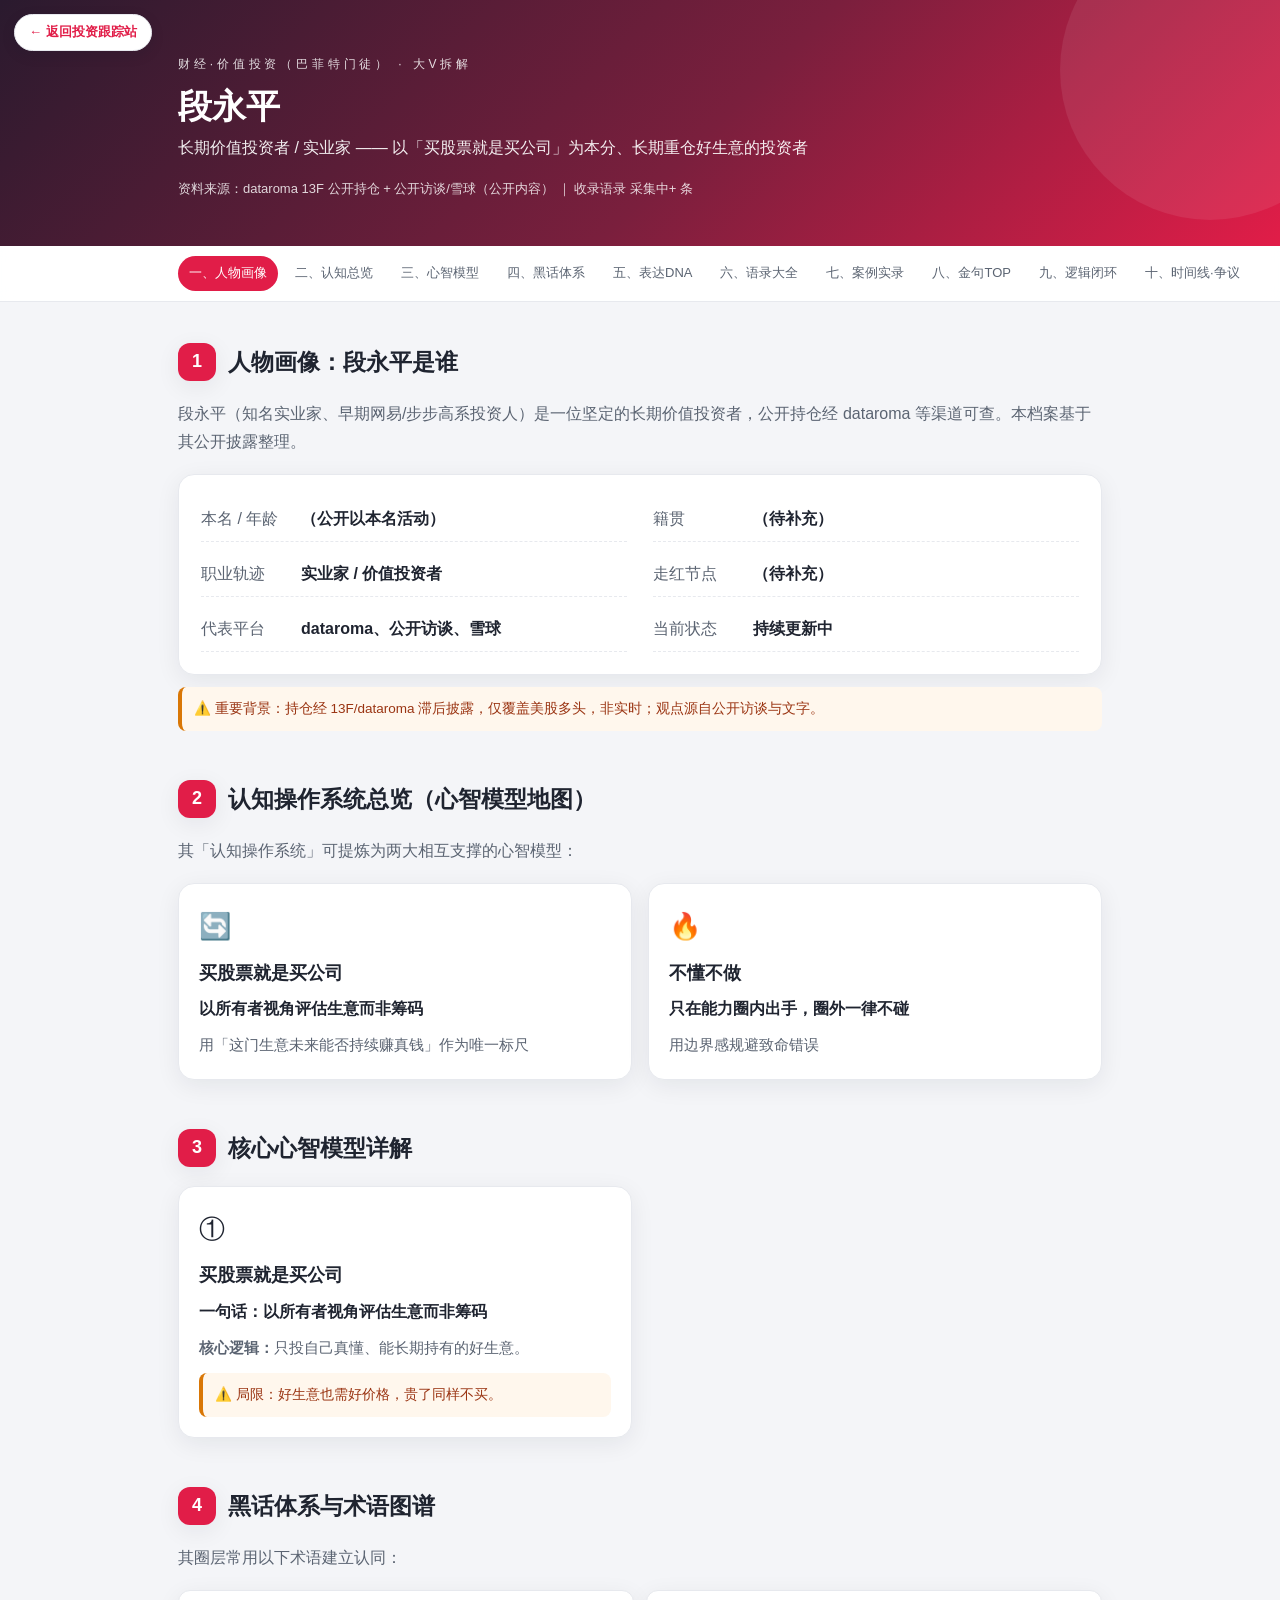
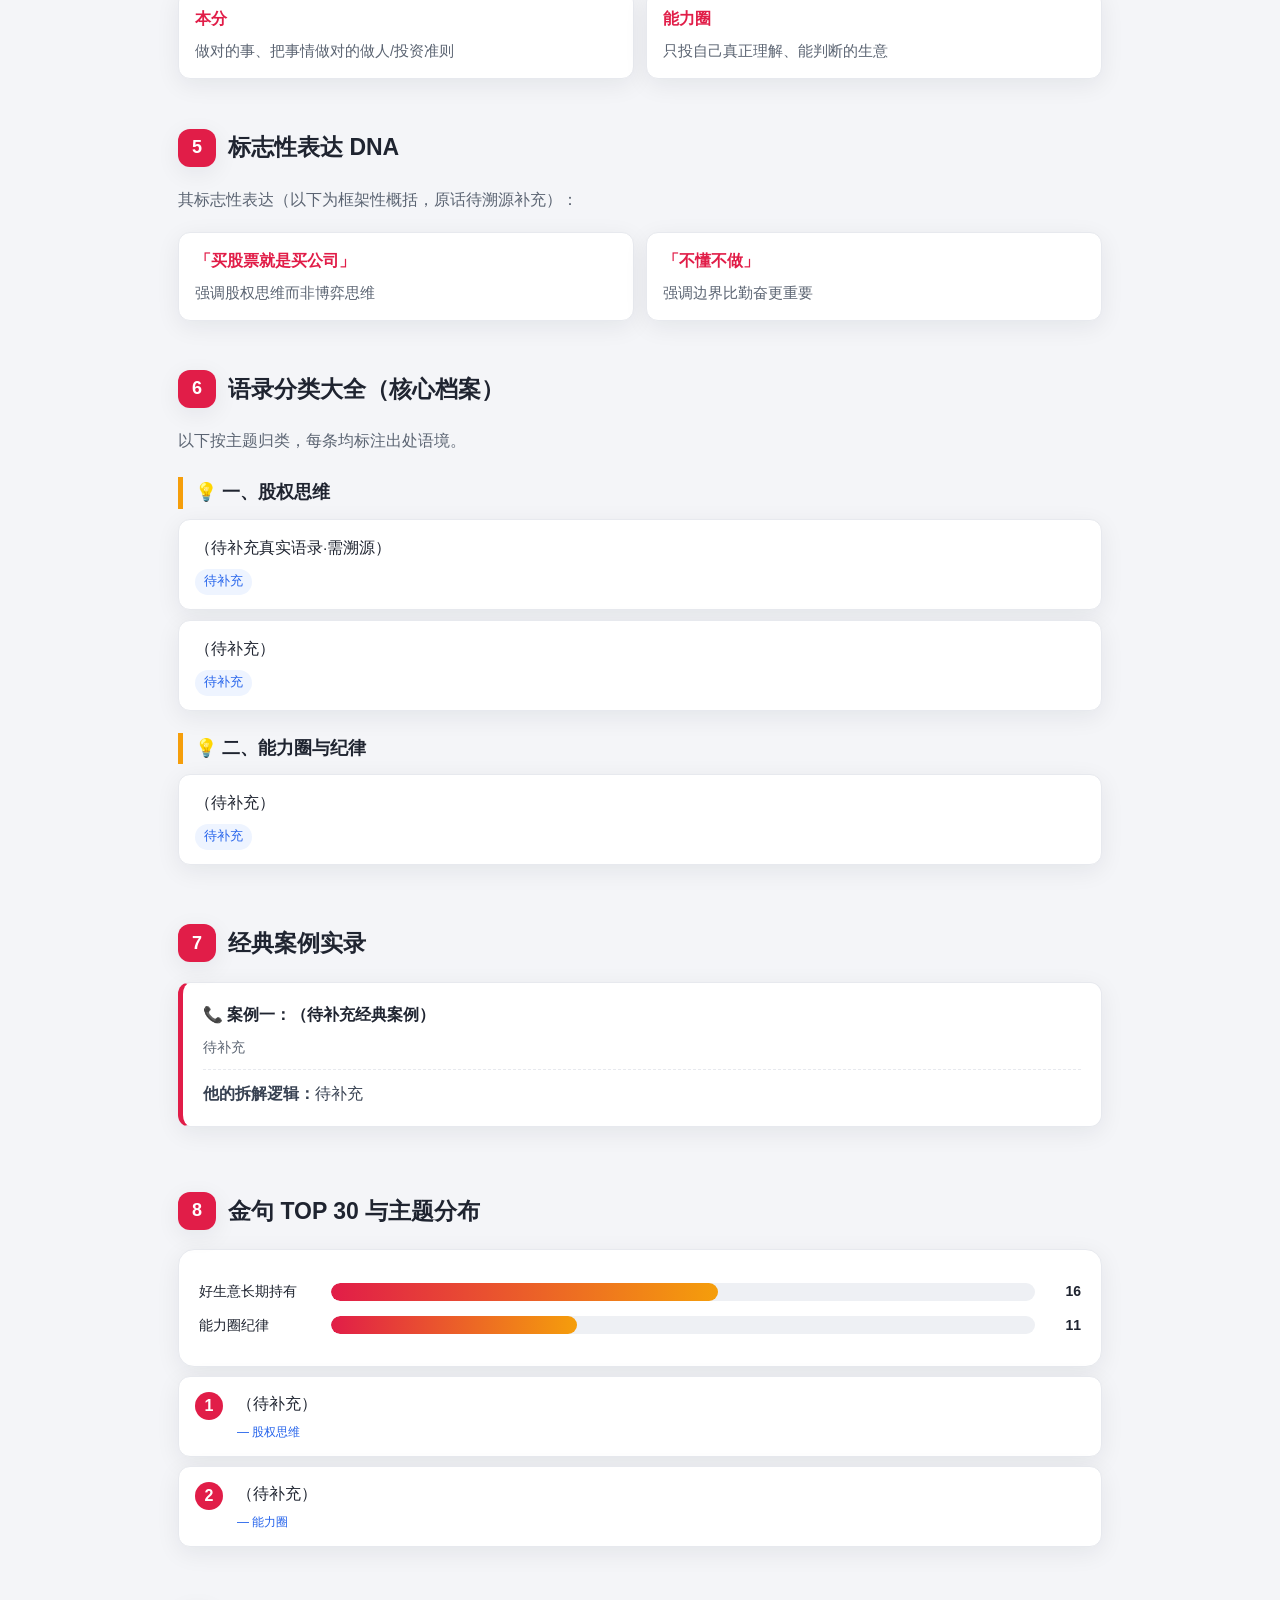
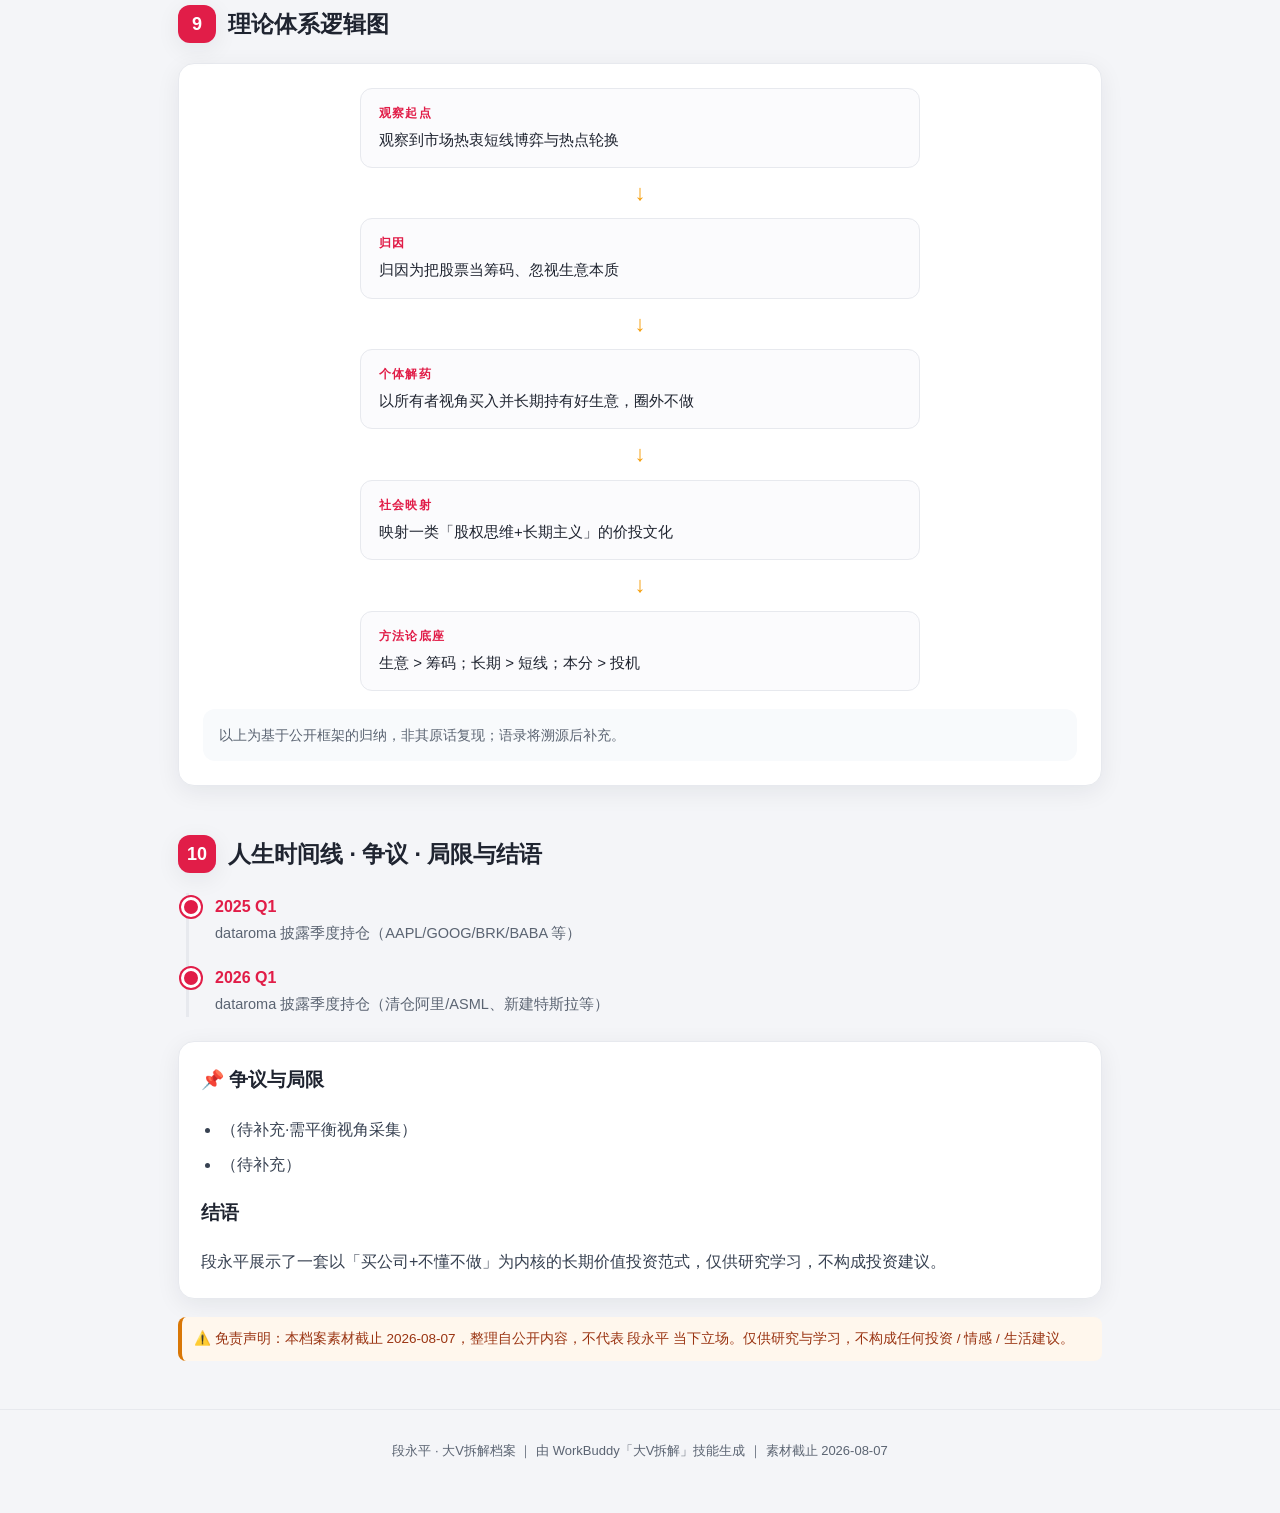
==== dav/duanyongping.html @ 7d8879be "update 2026-08-07 10:48" ====
<!DOCTYPE html>
<html lang="zh-CN">
<head>
<meta charset="UTF-8">
<meta name="viewport" content="width=device-width, initial-scale=1.0">
<!-- 大V拆解 · 通用档案模板 | 单文件、内联CSS、无外部依赖 -->
<title>段永平 · 大V拆解档案</title>
<style>
:root{
  --bg:#f4f5f8; --surface:#ffffff; --ink:#1f2430; --ink-soft:#5b6472;
  --line:#e7e9ee; --accent:#e11d48; --accent-2:#f59e0b; --accent-3:#2563eb;
  --good:#16a34a; --warn:#d97706; --radius:16px; --shadow:0 6px 24px rgba(20,24,40,.07);
}
*{box-sizing:border-box}
body{margin:0;background:var(--bg);color:var(--ink);font-family:-apple-system,BlinkMacSystemFont,"PingFang SC","Microsoft YaHei","Segoe UI",Roboto,Helvetica,Arial,sans-serif;line-height:1.75;font-size:16px;}
a{color:var(--accent-3);text-decoration:none}
.wrap{max-width:960px;margin:0 auto;padding:0 18px}

/* Header */
header.hero{background:linear-gradient(135deg,#2a1a2e 0%,#7a1f3d 55%,#e11d48 100%);color:#fff;padding:54px 0 46px;position:relative;overflow:hidden}
header.hero::after{content:"";position:absolute;right:-80px;top:-80px;width:300px;height:300px;border-radius:50%;background:rgba(255,255,255,.08)}
header.hero .kicker{letter-spacing:.32em;font-size:12px;opacity:.85;text-transform:uppercase}
header.hero h1{font-size:34px;margin:10px 0 6px;line-height:1.25}
header.hero .sub{font-size:16px;opacity:.92;max-width:680px}
header.hero .meta{margin-top:16px;font-size:13px;opacity:.82}

/* Top nav */
nav.toc{position:sticky;top:0;z-index:20;background:rgba(255,255,255,.92);backdrop-filter:blur(8px);border-bottom:1px solid var(--line);overflow-x:auto}
nav.toc .wrap{display:flex;gap:6px;padding:10px 18px;white-space:nowrap}
nav.toc a{font-size:13px;padding:6px 11px;border-radius:999px;color:var(--ink-soft);background:transparent}
nav.toc a:hover,nav.toc a.active{background:var(--accent);color:#fff}

/* Sections */
section{padding:40px 0 8px;scroll-margin-top:60px}
.sec-head{display:flex;align-items:center;gap:12px;margin-bottom:18px}
.sec-no{flex:0 0 auto;width:38px;height:38px;border-radius:12px;background:var(--accent);color:#fff;display:grid;place-items:center;font-weight:700;font-size:18px;box-shadow:var(--shadow)}
.sec-head h2{font-size:23px;margin:0}
.lead{color:var(--ink-soft);margin:0 0 18px}

/* Cards grid */
.grid{display:grid;grid-template-columns:repeat(2,1fr);gap:16px}
.card{background:var(--surface);border:1px solid var(--line);border-radius:var(--radius);padding:20px;box-shadow:var(--shadow)}
.card .ico{font-size:26px}
.card h3{margin:8px 0 6px;font-size:18px}
.card .one{font-weight:700;color:var(--ink)}
.card .logic{color:var(--ink-soft);font-size:14.5px;margin:10px 0 0}
.warnbox{margin-top:12px;font-size:13.5px;background:#fff7ed;border-left:4px solid var(--warn);color:#9a3412;padding:10px 12px;border-radius:8px}

/* Profile */
.profile{display:grid;grid-template-columns:1fr 1fr;gap:10px 26px;background:var(--surface);border:1px solid var(--line);border-radius:var(--radius);padding:22px;box-shadow:var(--shadow)}
.profile div{display:flex;gap:8px;border-bottom:1px dashed var(--line);padding:8px 0}
.profile .k{color:var(--ink-soft);flex:0 0 92px}
.profile .v{font-weight:600}

/* Dictionary */
.dict{display:grid;grid-template-columns:repeat(2,1fr);gap:12px}
.dict .term{background:var(--surface);border:1px solid var(--line);border-radius:12px;padding:14px 16px;box-shadow:var(--shadow)}
.dict .term b{color:var(--accent);font-size:16px}
.dict .term p{margin:6px 0 0;font-size:14.5px;color:var(--ink-soft)}

/* Quotes */
.qcat{margin:22px 0 10px;font-size:18px;font-weight:700;border-left:5px solid var(--accent-2);padding-left:12px}
.quote{background:var(--surface);border:1px solid var(--line);border-radius:12px;padding:14px 16px;margin:10px 0;box-shadow:var(--shadow);position:relative}
.quote .txt{font-size:15.5px}
.quote .src{display:inline-block;margin-top:8px;font-size:12.5px;color:var(--accent-3);background:#eef4ff;padding:2px 9px;border-radius:999px}

/* Cases */
.case{background:var(--surface);border:1px solid var(--line);border-left:5px solid var(--accent);border-radius:12px;padding:18px 20px;margin:16px 0;box-shadow:var(--shadow)}
.case .ttl{font-weight:700;font-size:16px;margin-bottom:6px}
.case .who{color:var(--ink-soft);font-size:14px}
.case .logic{margin-top:10px;padding-top:10px;border-top:1px dashed var(--line);color:#374151}

/* Top quotes */
.topq{counter-reset:q;list-style:none;padding:0;margin:0}
.topq li{display:flex;gap:14px;align-items:flex-start;background:var(--surface);border:1px solid var(--line);border-radius:12px;padding:13px 16px;margin:9px 0;box-shadow:var(--shadow)}
.topq li::before{counter-increment:q;content:counter(q);flex:0 0 auto;width:28px;height:28px;border-radius:50%;background:var(--accent);color:#fff;display:grid;place-items:center;font-weight:700;margin-top:2px}
.topq .tag{display:block;font-size:12px;color:var(--accent-3);margin-top:4px}

/* Distribution bars */
.dist{background:var(--surface);border:1px solid var(--line);border-radius:var(--radius);padding:20px;box-shadow:var(--shadow)}
.dist .row{display:flex;align-items:center;gap:12px;margin:9px 0}
.dist .lab{flex:0 0 120px;font-size:14px}
.dist .bar{flex:1;height:18px;background:#eef0f4;border-radius:999px;overflow:hidden}
.dist .fill{height:100%;background:linear-gradient(90deg,var(--accent),var(--accent-2));border-radius:999px}
.dist .num{flex:0 0 34px;text-align:right;font-weight:700;font-size:14px}

/* Logic flow */
.flow{background:var(--surface);border:1px solid var(--line);border-radius:var(--radius);padding:24px;box-shadow:var(--shadow)}
.flow .step{position:relative;padding:14px 18px;border-radius:12px;background:#fbfbfd;border:1px solid var(--line);margin:0 auto;max-width:560px}
.flow .step .lab{font-size:12px;letter-spacing:.1em;color:var(--accent);font-weight:700}
.flow .step .body{font-size:15px;margin-top:3px}
.flow .arrow{text-align:center;color:var(--accent-2);font-size:22px;margin:6px 0}
.flow .note{margin-top:18px;font-size:14px;color:var(--ink-soft);background:#f8fafc;border-radius:12px;padding:14px 16px}

/* Timeline */
.tl{position:relative;margin-left:8px;padding-left:26px;border-left:3px solid var(--line)}
.tl .ev{position:relative;margin:0 0 18px}
.tl .ev::before{content:"";position:absolute;left:-34px;top:4px;width:14px;height:14px;border-radius:50%;background:var(--accent);border:3px solid #fff;box-shadow:0 0 0 2px var(--accent)}
.tl .yr{font-weight:700;color:var(--accent)}
.tl .desc{color:var(--ink-soft);font-size:14.5px}

/* Controversy */
.contro{background:var(--surface);border:1px solid var(--line);border-radius:var(--radius);padding:22px;box-shadow:var(--shadow)}
.contro h3{margin-top:0}
.contro ul{margin:8px 0 0;padding-left:20px}
.contro li{margin:7px 0;color:#374151}

footer{margin-top:40px;padding:30px 0 50px;color:var(--ink-soft);font-size:13px;text-align:center;border-top:1px solid var(--line)}

@media(max-width:680px){
  .grid,.dict,.profile{grid-template-columns:1fr}
  header.hero h1{font-size:27px}
  .dist .lab{flex-basis:90px}
}
</style>
</head>
<body>
<a href="../index.html" style="position:fixed;left:14px;top:14px;z-index:60;background:#fff;color:#e11d48;border:1px solid #e7e9ee;border-radius:999px;padding:6px 14px;font-size:13px;font-weight:700;box-shadow:0 4px 14px rgba(20,24,40,.12);text-decoration:none;font-family:-apple-system,'PingFang SC','Microsoft YaHei',sans-serif">← 返回投资跟踪站</a>

<header class="hero">
  <div class="wrap">
    <div class="kicker">财经·价值投资（巴菲特门徒） · 大V拆解</div>
    <h1>段永平</h1>
    <div class="sub">长期价值投资者 / 实业家 —— 以「买股票就是买公司」为本分、长期重仓好生意的投资者</div>
    <div class="meta">资料来源：dataroma 13F 公开持仓 + 公开访谈/雪球（公开内容） ｜ 收录语录 采集中+ 条</div>
  </div>
</header>

<nav class="toc">
  <div class="wrap">
    <a href="#s1">一、人物画像</a>
    <a href="#s2">二、认知总览</a>
    <a href="#s3">三、心智模型</a>
    <a href="#s4">四、黑话体系</a>
    <a href="#s5">五、表达DNA</a>
    <a href="#s6">六、语录大全</a>
    <a href="#s7">七、案例实录</a>
    <a href="#s8">八、金句TOP</a>
    <a href="#s9">九、逻辑闭环</a>
    <a href="#s10">十、时间线·争议</a>
  </div>
</nav>

<main class="wrap">

  <!-- 一、人物画像 -->
  <section id="s1">
    <div class="sec-head"><div class="sec-no">1</div><h2>人物画像：段永平是谁</h2></div>
    <p class="lead">段永平（知名实业家、早期网易/步步高系投资人）是一位坚定的长期价值投资者，公开持仓经 dataroma 等渠道可查。本档案基于其公开披露整理。</p>
    <div class="profile">
      <div><span class="k">本名 / 年龄</span><span class="v">（公开以本名活动）</span></div>
      <div><span class="k">籍贯</span><span class="v">（待补充）</span></div>
      <div><span class="k">职业轨迹</span><span class="v">实业家 / 价值投资者</span></div>
      <div><span class="k">走红节点</span><span class="v">（待补充）</span></div>
      <div><span class="k">代表平台</span><span class="v">dataroma、公开访谈、雪球</span></div>
      <div><span class="k">当前状态</span><span class="v">持续更新中</span></div>
    </div>
    <div class="warnbox">⚠️ 重要背景：持仓经 13F/dataroma 滞后披露，仅覆盖美股多头，非实时；观点源自公开访谈与文字。</div>
  </section>

  <!-- 二、认知总览 -->
  <section id="s2">
    <div class="sec-head"><div class="sec-no">2</div><h2>认知操作系统总览（心智模型地图）</h2></div>
    <p class="lead">其「认知操作系统」可提炼为两大相互支撑的心智模型：</p>
    <div class="grid">
      <!-- 复制此卡片块以新增模型 -->
      <div class="card">
        <div class="ico">🔄</div>
        <h3>买股票就是买公司</h3>
        <div class="one">以所有者视角评估生意而非筹码</div>
        <div class="logic">用「这门生意未来能否持续赚真钱」作为唯一标尺</div>
      </div>
      <div class="card">
        <div class="ico">🔥</div>
        <h3>不懂不做</h3>
        <div class="one">只在能力圈内出手，圈外一律不碰</div>
        <div class="logic">用边界感规避致命错误</div>
      </div>
      <!-- ... 其余模型卡片 ... -->
    </div>
  </section>

  <!-- 三、心智模型详解 -->
  <section id="s3">
    <div class="sec-head"><div class="sec-no">3</div><h2>核心心智模型详解</h2></div>
    <div class="grid">
      <div class="card">
        <div class="ico">①</div>
        <h3>买股票就是买公司</h3>
        <div class="one">一句话：以所有者视角评估生意而非筹码</div>
        <div class="logic"><b>核心逻辑：</b>只投自己真懂、能长期持有的好生意。</div>
        <div class="warnbox">⚠️ 局限：好生意也需好价格，贵了同样不买。</div>
      </div>
      <!-- ... 其余模型详解卡片 ... -->
    </div>
  </section>

  <!-- 四、黑话体系 -->
  <section id="s4">
    <div class="sec-head"><div class="sec-no">4</div><h2>黑话体系与术语图谱</h2></div>
    <p class="lead">其圈层常用以下术语建立认同：</p>
    <div class="dict">
      <div class="term"><b>本分</b><p>做对的事、把事情做对的做人/投资准则</p></div>
      <div class="term"><b>能力圈</b><p>只投自己真正理解、能判断的生意</p></div>
      <!-- ... 其余词条 ... -->
    </div>
  </section>

  <!-- 五、表达DNA -->
  <section id="s5">
    <div class="sec-head"><div class="sec-no">5</div><h2>标志性表达 DNA</h2></div>
    <p class="lead">其标志性表达（以下为框架性概括，原话待溯源补充）：</p>
    <div class="dict">
      <div class="term"><b>「买股票就是买公司」</b><p>强调股权思维而非博弈思维</p></div>
      <div class="term"><b>「不懂不做」</b><p>强调边界比勤奋更重要</p></div>
      <!-- ... 其余句式 ... -->
    </div>
  </section>

  <!-- 六、语录分类大全 -->
  <section id="s6">
    <div class="sec-head"><div class="sec-no">6</div><h2>语录分类大全（核心档案）</h2></div>
    <p class="lead">以下按主题归类，每条均标注出处语境。</p>

    <div class="qcat">💡 一、股权思维</div>
    <div class="quote"><div class="txt">（待补充真实语录·需溯源）</div><span class="src">待补充</span></div>
    <div class="quote"><div class="txt">（待补充）</div><span class="src">待补充</span></div>
    <!-- ... 该分类其他语录 ... -->

    <div class="qcat">💡 二、能力圈与纪律</div>
    <div class="quote"><div class="txt">（待补充）</div><span class="src">待补充</span></div>
    <!-- ... -->
  </section>

  <!-- 七、案例实录 -->
  <section id="s7">
    <div class="sec-head"><div class="sec-no">7</div><h2>经典案例实录</h2></div>
    <div class="case">
      <div class="ttl">📞 案例一：（待补充经典案例）</div>
      <div class="who">待补充</div>
      <div class="logic"><b>他的拆解逻辑：</b>待补充</div>
    </div>
    <!-- ... 其余案例 ... -->
  </section>

  <!-- 八、金句TOP -->
  <section id="s8">
    <div class="sec-head"><div class="sec-no">8</div><h2>金句 TOP 30 与主题分布</h2></div>
    <div class="dist">
      <div class="row"><div class="lab">好生意长期持有</div><div class="bar"><div class="fill" style="width:55%"></div></div><div class="num">16</div></div>
      <div class="row"><div class="lab">能力圈纪律</div><div class="bar"><div class="fill" style="width:35%"></div></div><div class="num">11</div></div>
      <!-- ... 其余主题 ... -->
    </div>
    <ol class="topq">
      <li><div>（待补充）<span class="tag">— 股权思维</span></div></li>
      <li><div>（待补充）<span class="tag">— 能力圈</span></div></li>
      <!-- ... 其余金句 ... -->
    </ol>
  </section>

  <!-- 九、逻辑闭环 -->
  <section id="s9">
    <div class="sec-head"><div class="sec-no">9</div><h2>理论体系逻辑图</h2></div>
    <div class="flow">
      <div class="step"><div class="lab">观察起点</div><div class="body">观察到市场热衷短线博弈与热点轮换</div></div>
      <div class="arrow">↓</div>
      <div class="step"><div class="lab">归因</div><div class="body">归因为把股票当筹码、忽视生意本质</div></div>
      <div class="arrow">↓</div>
      <div class="step"><div class="lab">个体解药</div><div class="body">以所有者视角买入并长期持有好生意，圈外不做</div></div>
      <div class="arrow">↓</div>
      <div class="step"><div class="lab">社会映射</div><div class="body">映射一类「股权思维+长期主义」的价投文化</div></div>
      <div class="arrow">↓</div>
      <div class="step"><div class="lab">方法论底座</div><div class="body">生意 > 筹码；长期 > 短线；本分 > 投机</div></div>
      <div class="note">以上为基于公开框架的归纳，非其原话复现；语录将溯源后补充。</div>
    </div>
  </section>

  <!-- 十、时间线·争议 -->
  <section id="s10">
    <div class="sec-head"><div class="sec-no">10</div><h2>人生时间线 · 争议 · 局限与结语</h2></div>
    <div class="tl">
      <div class="ev"><div class="yr">2025 Q1</div><div class="desc">dataroma 披露季度持仓（AAPL/GOOG/BRK/BABA 等）</div></div>
      <div class="ev"><div class="yr">2026 Q1</div><div class="desc">dataroma 披露季度持仓（清仓阿里/ASML、新建特斯拉等）</div></div>
      <!-- ... 其余事件 ... -->
    </div>
    <div class="contro" style="margin-top:24px">
      <h3>📌 争议与局限</h3>
      <ul>
        <li>（待补充·需平衡视角采集）</li>
        <li>（待补充）</li>
      </ul>
      <h3 style="margin-top:18px">结语</h3>
      <p style="color:#374151;margin:6px 0 0">段永平展示了一套以「买公司+不懂不做」为内核的长期价值投资范式，仅供研究学习，不构成投资建议。</p>
    </div>
    <div class="warnbox" style="margin-top:18px">⚠️ 免责声明：本档案素材截止 2026-08-07，整理自公开内容，不代表 段永平 当下立场。仅供研究与学习，不构成任何投资 / 情感 / 生活建议。</div>
  </section>

</main>

<footer>
  段永平 · 大V拆解档案 ｜ 由 WorkBuddy「大V拆解」技能生成 ｜ 素材截止 2026-08-07
</footer>

<script>
// 目录高亮（scrollspy）
const links=[...document.querySelectorAll('nav.toc a')];
const secs=links.map(a=>document.querySelector(a.getAttribute('href')));
const obs=new IntersectionObserver(es=>{
  es.forEach(e=>{if(e.isIntersecting){
    const id='#'+e.target.id;
    links.forEach(l=>l.classList.toggle('active',l.getAttribute('href')===id));
  }});
},{rootMargin:'-45% 0px -50% 0px'});
secs.forEach(s=>s&&obs.observe(s));
</script>
</body>
</html>
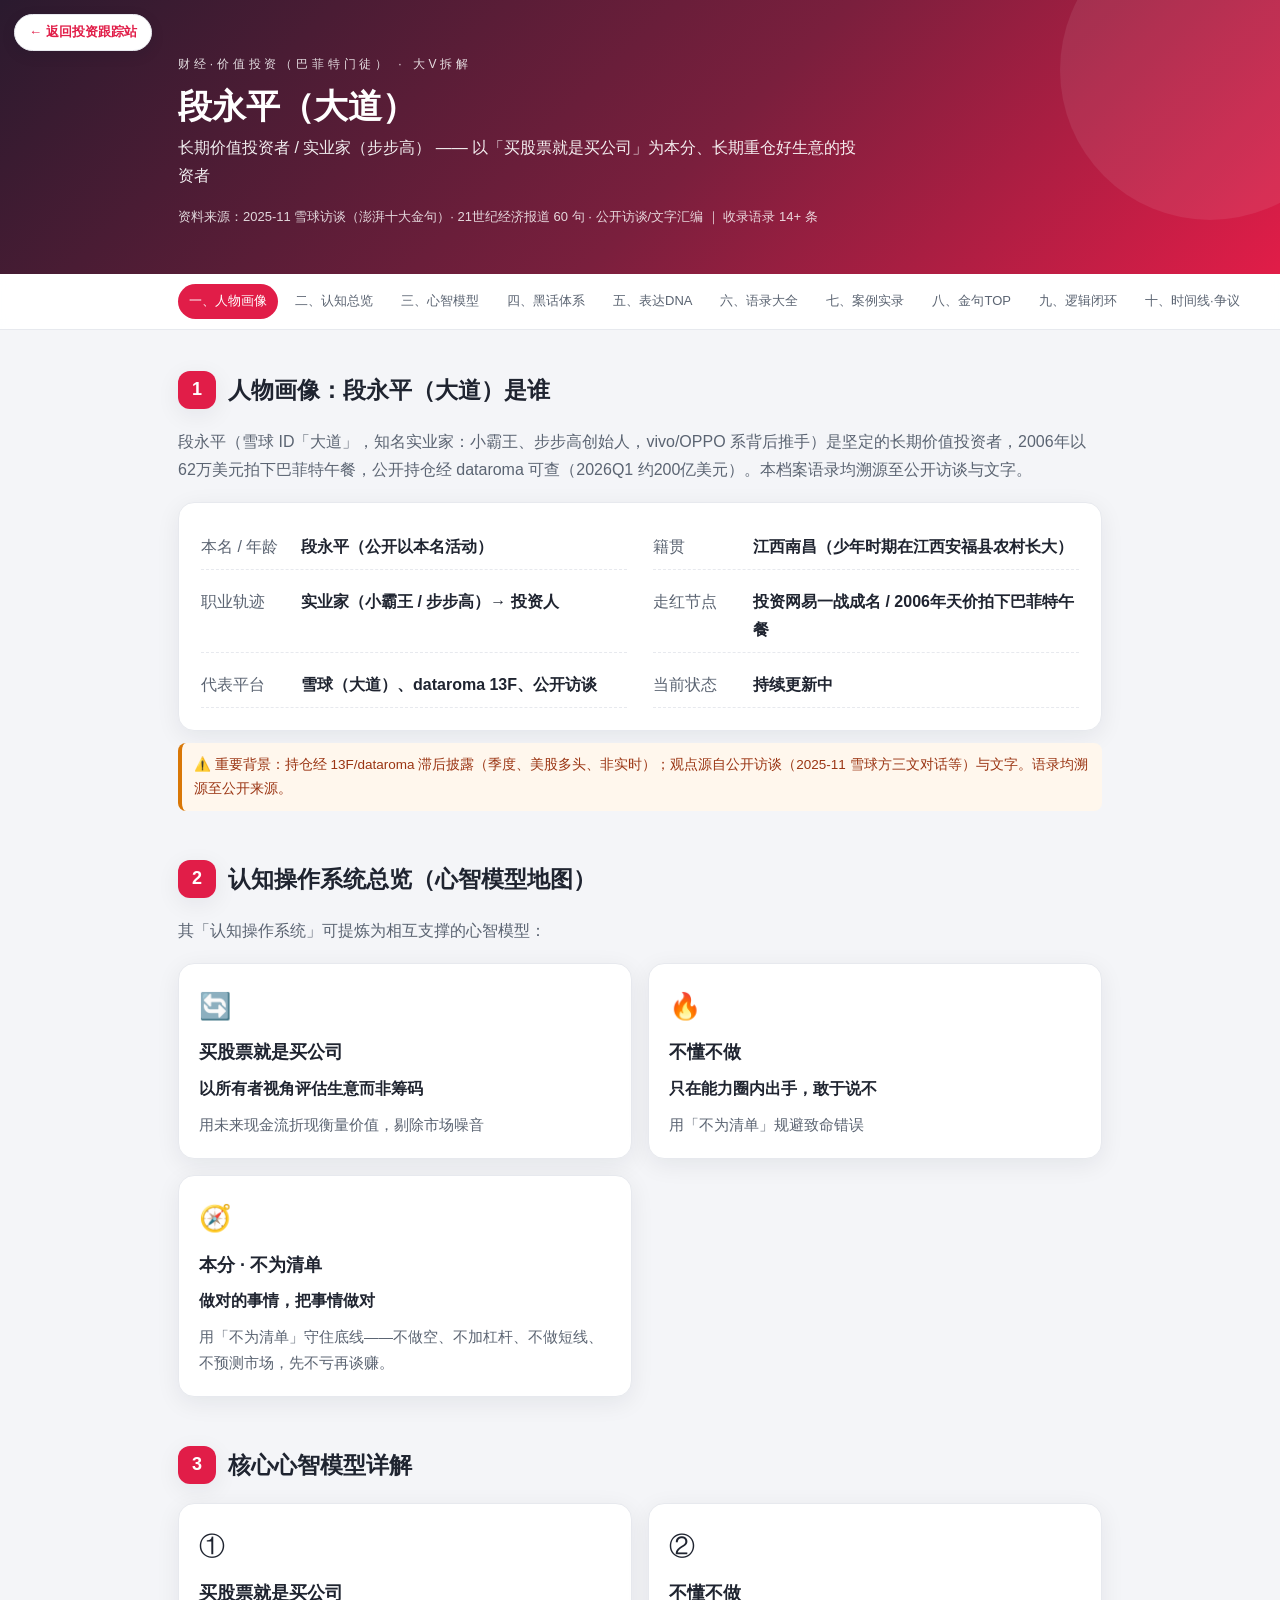
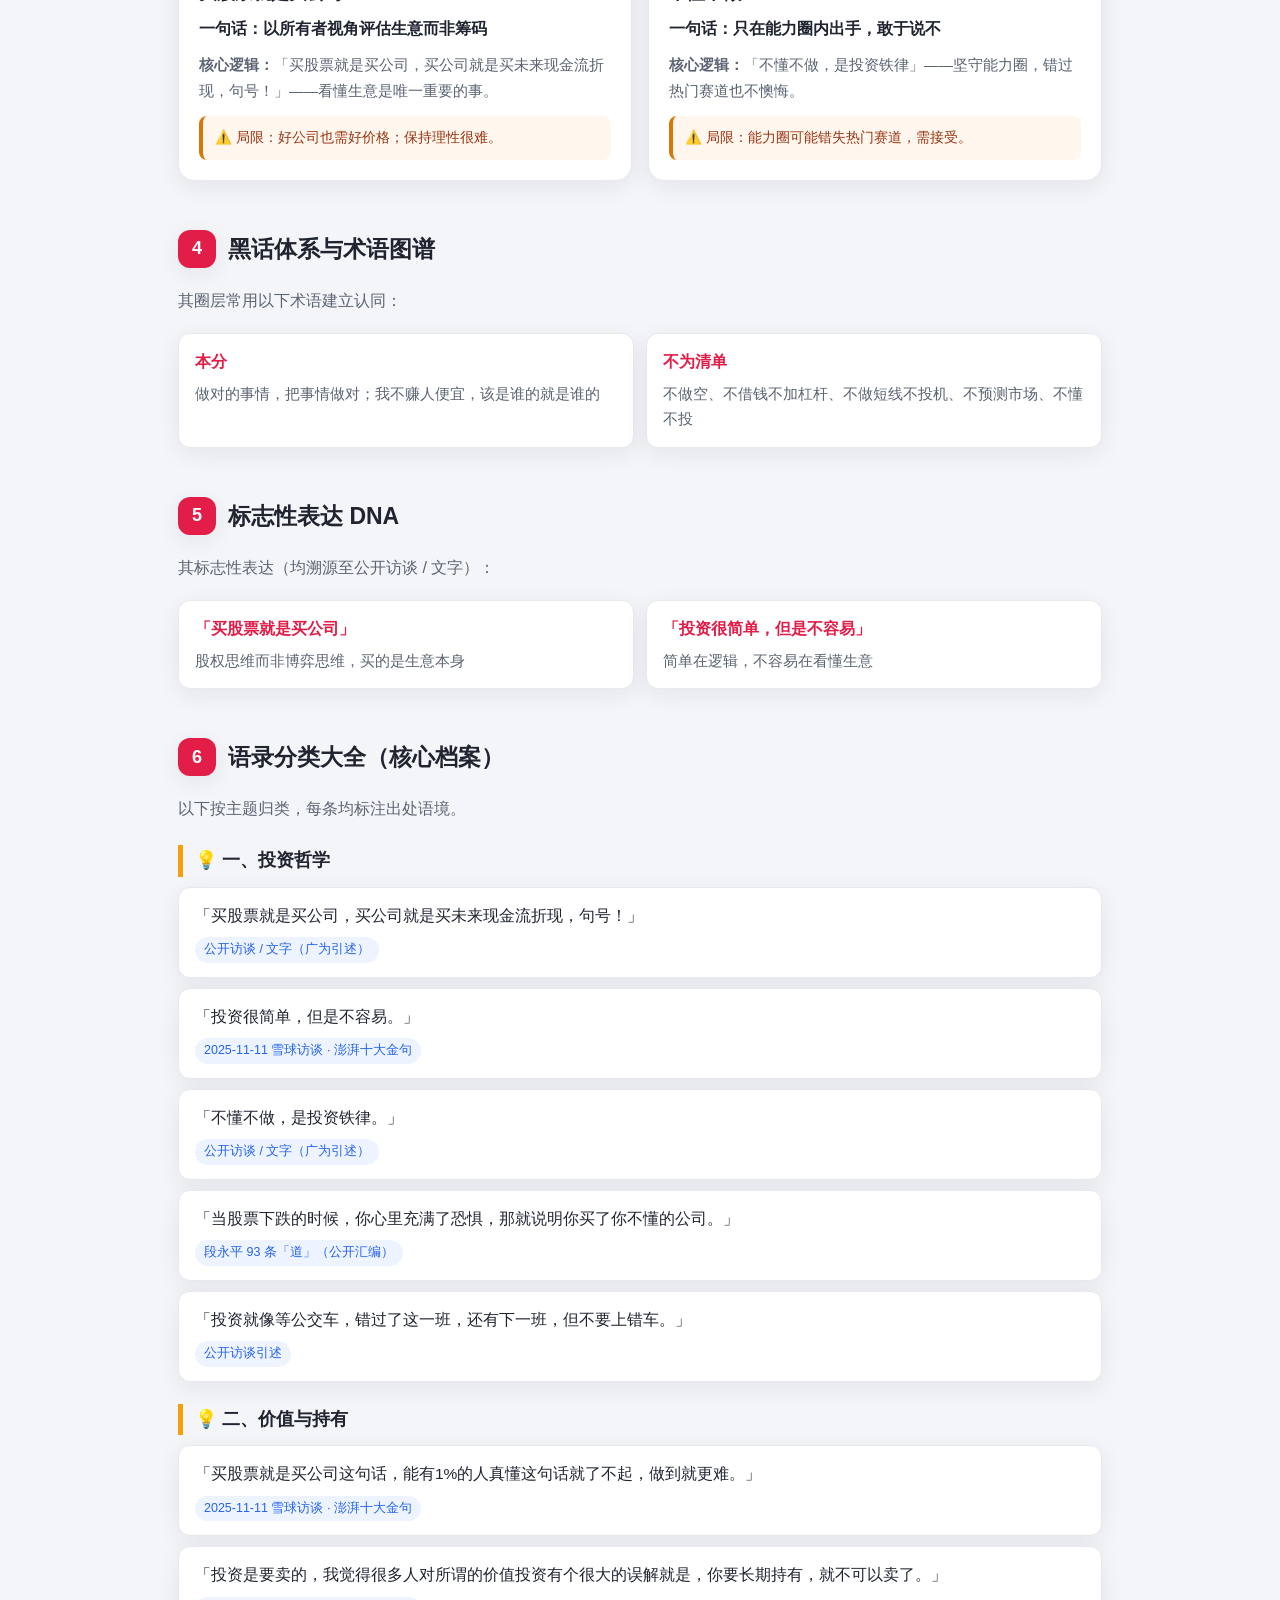
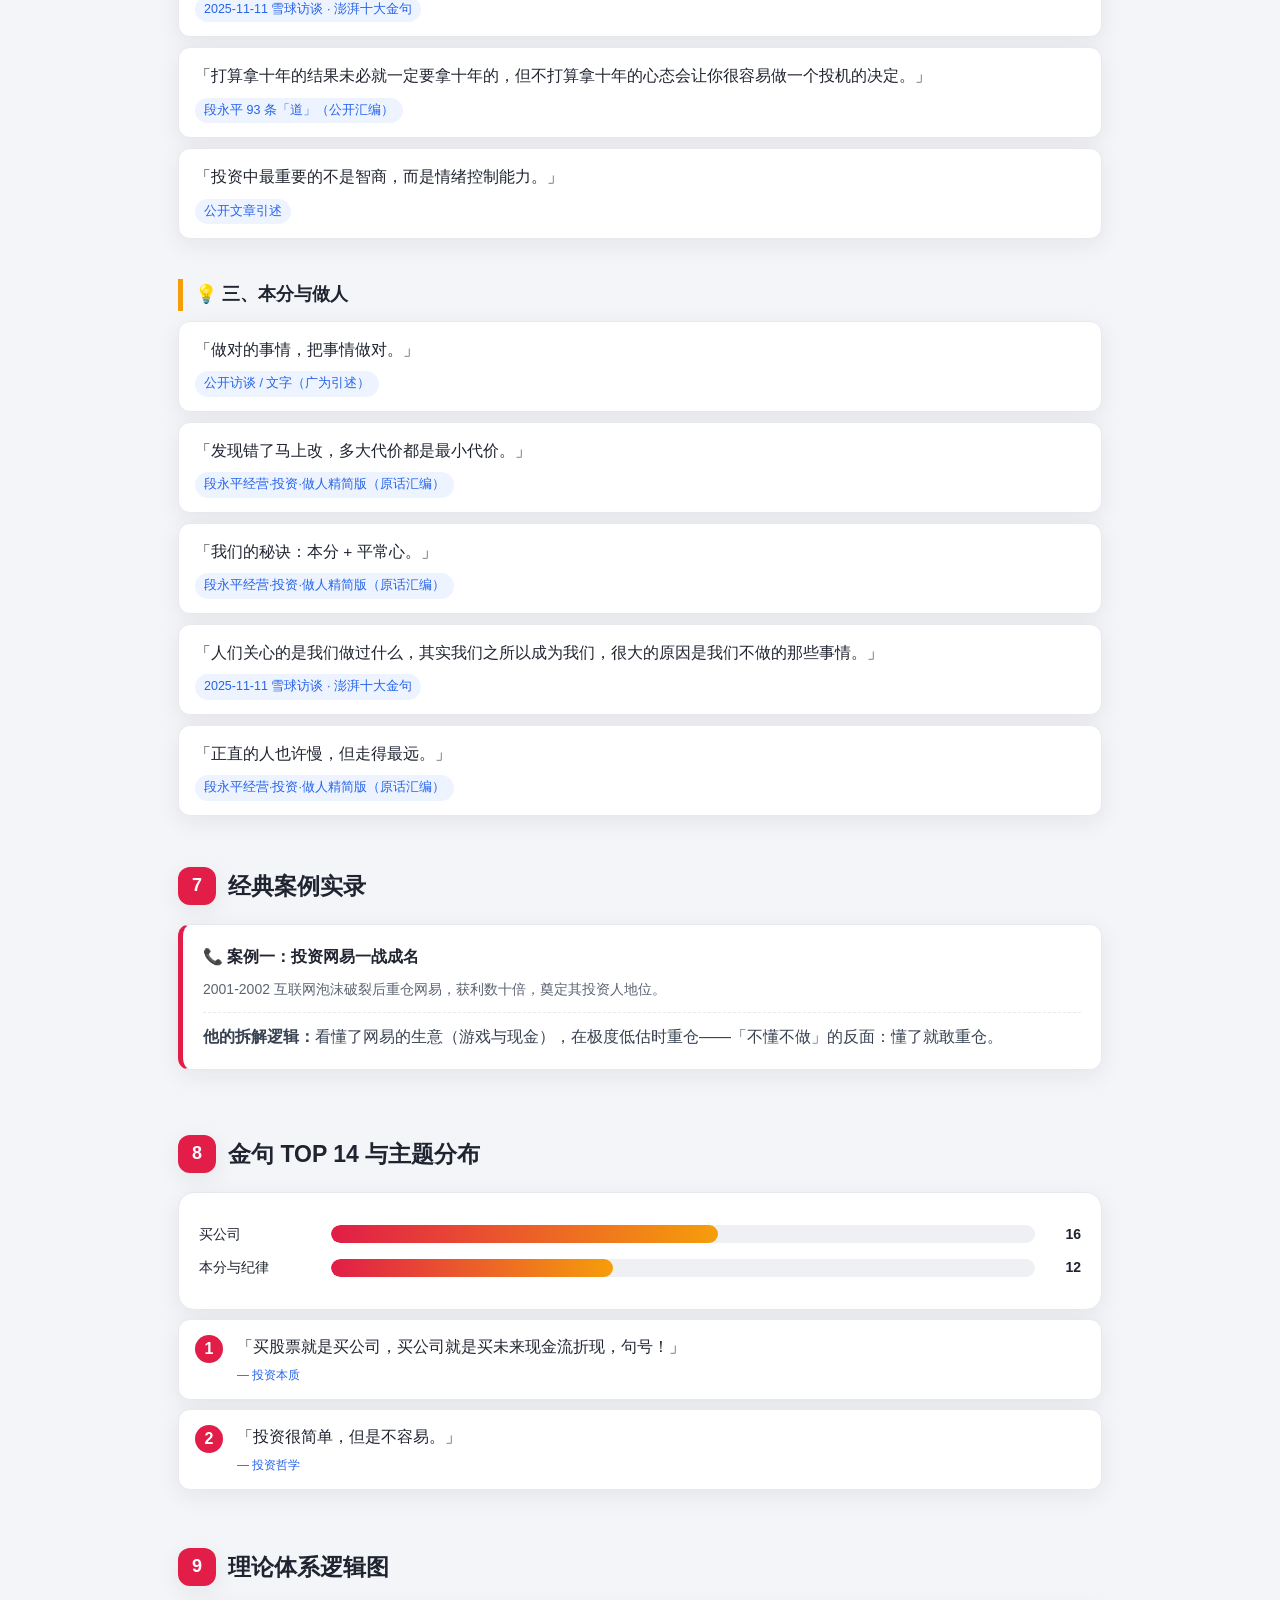
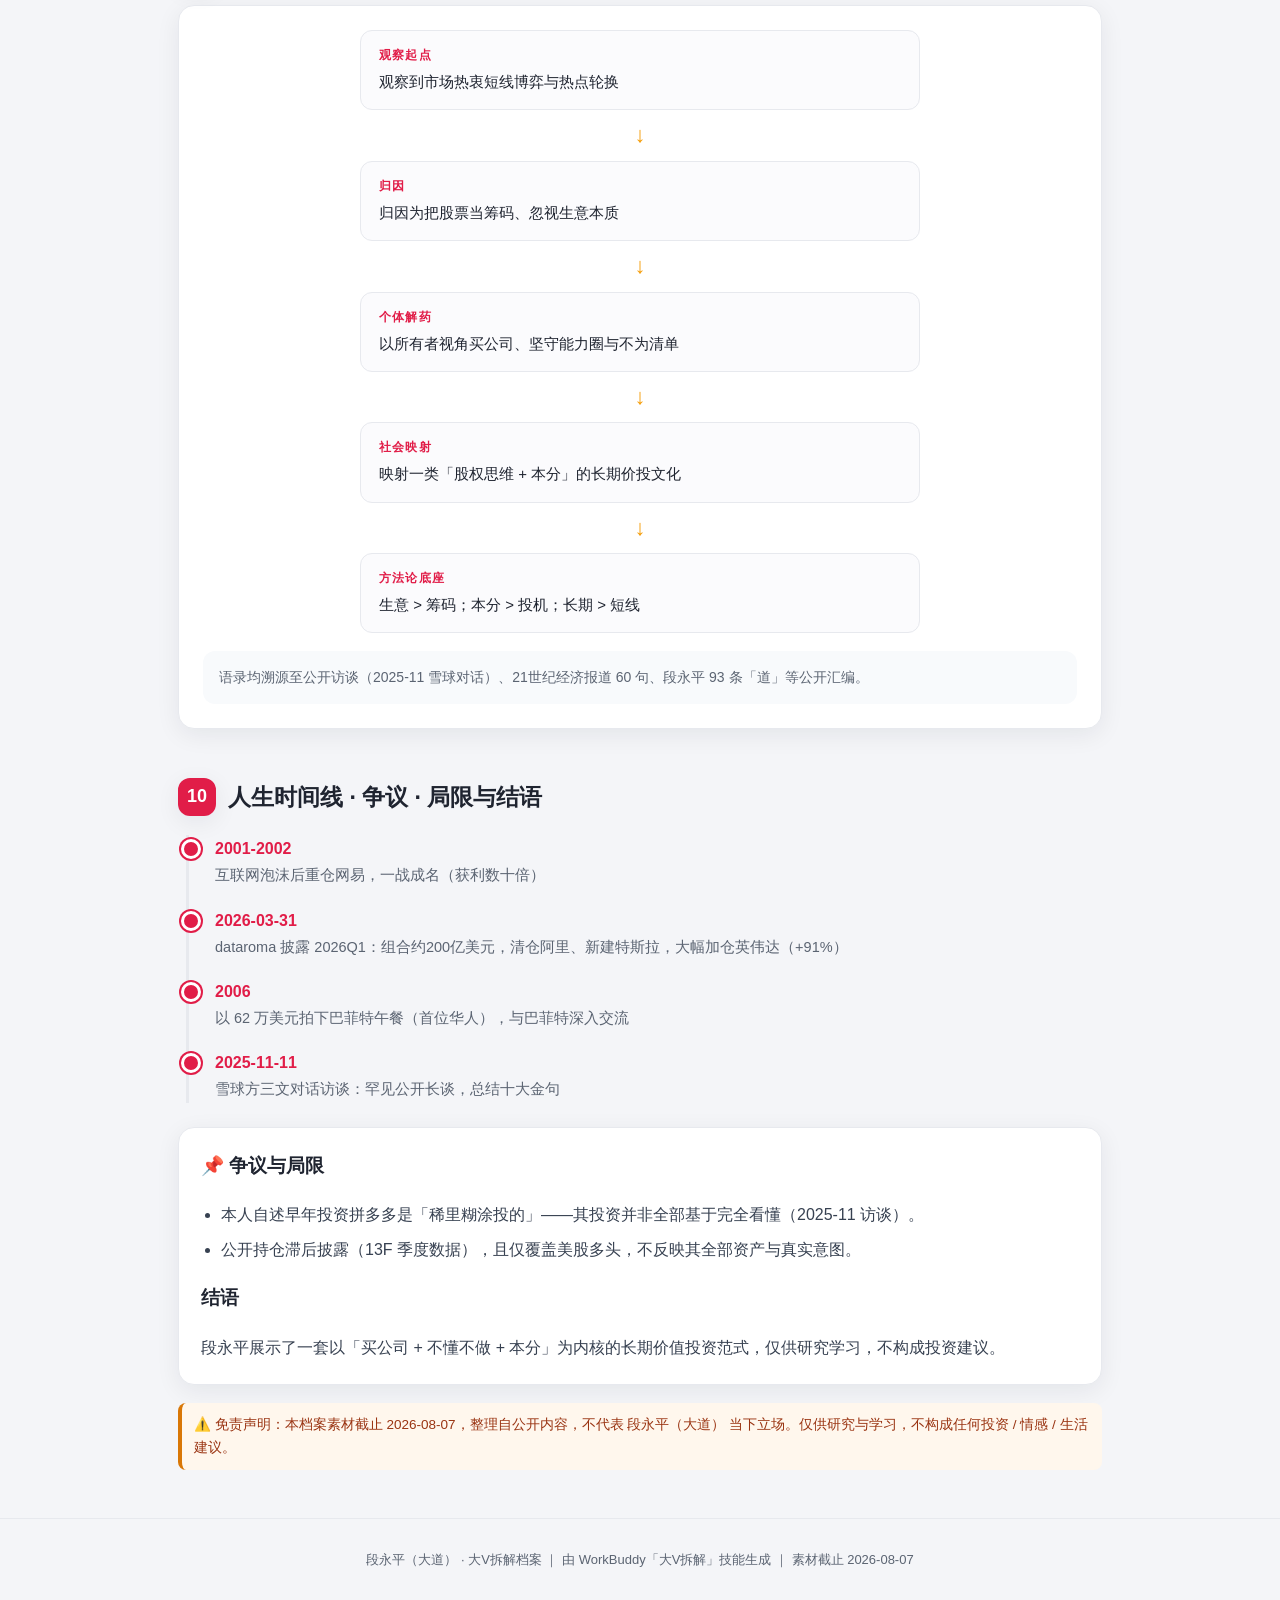
==== commit a6e40b92: "update 2026-08-07 11:18" ====
--- a/dav/duanyongping.html
+++ b/dav/duanyongping.html
@@ -4,7 +4,7 @@
 <meta charset="UTF-8">
 <meta name="viewport" content="width=device-width, initial-scale=1.0">
 <!-- 大V拆解 · 通用档案模板 | 单文件、内联CSS、无外部依赖 -->
-<title>段永平 · 大V拆解档案</title>
+<title>段永平（大道） · 大V拆解档案</title>
 <style>
 :root{
   --bg:#f4f5f8; --surface:#ffffff; --ink:#1f2430; --ink-soft:#5b6472;
@@ -120,9 +120,9 @@
 <header class="hero">
   <div class="wrap">
     <div class="kicker">财经·价值投资（巴菲特门徒） · 大V拆解</div>
-    <h1>段永平</h1>
-    <div class="sub">长期价值投资者 / 实业家 —— 以「买股票就是买公司」为本分、长期重仓好生意的投资者</div>
-    <div class="meta">资料来源：dataroma 13F 公开持仓 + 公开访谈/雪球（公开内容） ｜ 收录语录 采集中+ 条</div>
+    <h1>段永平（大道）</h1>
+    <div class="sub">长期价值投资者 / 实业家（步步高） —— 以「买股票就是买公司」为本分、长期重仓好生意的投资者</div>
+    <div class="meta">资料来源：2025-11 雪球访谈（澎湃十大金句）· 21世纪经济报道 60 句 · 公开访谈/文字汇编 ｜ 收录语录 14+ 条</div>
   </div>
 </header>
 
@@ -145,36 +145,43 @@
 
   <!-- 一、人物画像 -->
   <section id="s1">
-    <div class="sec-head"><div class="sec-no">1</div><h2>人物画像：段永平是谁</h2></div>
-    <p class="lead">段永平（知名实业家、早期网易/步步高系投资人）是一位坚定的长期价值投资者，公开持仓经 dataroma 等渠道可查。本档案基于其公开披露整理。</p>
+    <div class="sec-head"><div class="sec-no">1</div><h2>人物画像：段永平（大道）是谁</h2></div>
+    <p class="lead">段永平（雪球 ID「大道」，知名实业家：小霸王、步步高创始人，vivo/OPPO 系背后推手）是坚定的长期价值投资者，2006年以62万美元拍下巴菲特午餐，公开持仓经 dataroma 可查（2026Q1 约200亿美元）。本档案语录均溯源至公开访谈与文字。</p>
     <div class="profile">
-      <div><span class="k">本名 / 年龄</span><span class="v">（公开以本名活动）</span></div>
-      <div><span class="k">籍贯</span><span class="v">（待补充）</span></div>
-      <div><span class="k">职业轨迹</span><span class="v">实业家 / 价值投资者</span></div>
-      <div><span class="k">走红节点</span><span class="v">（待补充）</span></div>
-      <div><span class="k">代表平台</span><span class="v">dataroma、公开访谈、雪球</span></div>
+      <div><span class="k">本名 / 年龄</span><span class="v">段永平（公开以本名活动）</span></div>
+      <div><span class="k">籍贯</span><span class="v">江西南昌（少年时期在江西安福县农村长大）</span></div>
+      <div><span class="k">职业轨迹</span><span class="v">实业家（小霸王 / 步步高）→ 投资人</span></div>
+      <div><span class="k">走红节点</span><span class="v">投资网易一战成名 / 2006年天价拍下巴菲特午餐</span></div>
+      <div><span class="k">代表平台</span><span class="v">雪球（大道）、dataroma 13F、公开访谈</span></div>
       <div><span class="k">当前状态</span><span class="v">持续更新中</span></div>
     </div>
-    <div class="warnbox">⚠️ 重要背景：持仓经 13F/dataroma 滞后披露，仅覆盖美股多头，非实时；观点源自公开访谈与文字。</div>
+    <div class="warnbox">⚠️ 重要背景：持仓经 13F/dataroma 滞后披露（季度、美股多头、非实时）；观点源自公开访谈（2025-11 雪球方三文对话等）与文字。语录均溯源至公开来源。</div>
   </section>
 
   <!-- 二、认知总览 -->
   <section id="s2">
     <div class="sec-head"><div class="sec-no">2</div><h2>认知操作系统总览（心智模型地图）</h2></div>
-    <p class="lead">其「认知操作系统」可提炼为两大相互支撑的心智模型：</p>
+    <p class="lead">其「认知操作系统」可提炼为相互支撑的心智模型：</p>
     <div class="grid">
       <!-- 复制此卡片块以新增模型 -->
       <div class="card">
         <div class="ico">🔄</div>
         <h3>买股票就是买公司</h3>
         <div class="one">以所有者视角评估生意而非筹码</div>
-        <div class="logic">用「这门生意未来能否持续赚真钱」作为唯一标尺</div>
+        <div class="logic">用未来现金流折现衡量价值，剔除市场噪音</div>
       </div>
       <div class="card">
         <div class="ico">🔥</div>
         <h3>不懂不做</h3>
-        <div class="one">只在能力圈内出手，圈外一律不碰</div>
-        <div class="logic">用边界感规避致命错误</div>
+        <div class="one">只在能力圈内出手，敢于说不</div>
+        <div class="logic">用「不为清单」规避致命错误</div>
+      </div>
+      
+      <div class="card">
+        <div class="ico">🧭</div>
+<h3>本分 · 不为清单</h3>
+        <div class="one">做对的事情，把事情做对</div>
+<div class="logic">用「不为清单」守住底线——不做空、不加杠杆、不做短线、不预测市场，先不亏再谈赚。</div>
       </div>
       <!-- ... 其余模型卡片 ... -->
     </div>
@@ -188,8 +195,16 @@
         <div class="ico">①</div>
         <h3>买股票就是买公司</h3>
         <div class="one">一句话：以所有者视角评估生意而非筹码</div>
-        <div class="logic"><b>核心逻辑：</b>只投自己真懂、能长期持有的好生意。</div>
-        <div class="warnbox">⚠️ 局限：好生意也需好价格，贵了同样不买。</div>
+        <div class="logic"><b>核心逻辑：</b>「买股票就是买公司，买公司就是买未来现金流折现，句号！」——看懂生意是唯一重要的事。</div>
+        <div class="warnbox">⚠️ 局限：好公司也需好价格；保持理性很难。</div>
+      </div>
+      
+      <div class="card">
+        <div class="ico">②</div>
+<h3>不懂不做</h3>
+<div class="one">一句话：只在能力圈内出手，敢于说不</div>
+<div class="logic"><b>核心逻辑：</b>「不懂不做，是投资铁律」——坚守能力圈，错过热门赛道也不懊悔。</div>
+<div class="warnbox">⚠️ 局限：能力圈可能错失热门赛道，需接受。</div>
       </div>
       <!-- ... 其余模型详解卡片 ... -->
     </div>
@@ -200,8 +215,8 @@
     <div class="sec-head"><div class="sec-no">4</div><h2>黑话体系与术语图谱</h2></div>
     <p class="lead">其圈层常用以下术语建立认同：</p>
     <div class="dict">
-      <div class="term"><b>本分</b><p>做对的事、把事情做对的做人/投资准则</p></div>
-      <div class="term"><b>能力圈</b><p>只投自己真正理解、能判断的生意</p></div>
+      <div class="term"><b>本分</b><p>做对的事情，把事情做对；我不赚人便宜，该是谁的就是谁的</p></div>
+      <div class="term"><b>不为清单</b><p>不做空、不借钱不加杠杆、不做短线不投机、不预测市场、不懂不投</p></div>
       <!-- ... 其余词条 ... -->
     </div>
   </section>
@@ -209,10 +224,10 @@
   <!-- 五、表达DNA -->
   <section id="s5">
     <div class="sec-head"><div class="sec-no">5</div><h2>标志性表达 DNA</h2></div>
-    <p class="lead">其标志性表达（以下为框架性概括，原话待溯源补充）：</p>
+    <p class="lead">其标志性表达（均溯源至公开访谈 / 文字）：</p>
     <div class="dict">
-      <div class="term"><b>「买股票就是买公司」</b><p>强调股权思维而非博弈思维</p></div>
-      <div class="term"><b>「不懂不做」</b><p>强调边界比勤奋更重要</p></div>
+      <div class="term"><b>「买股票就是买公司」</b><p>股权思维而非博弈思维，买的是生意本身</p></div>
+      <div class="term"><b>「投资很简单，但是不容易」</b><p>简单在逻辑，不容易在看懂生意</p></div>
       <!-- ... 其余句式 ... -->
     </div>
   </section>
@@ -222,38 +237,52 @@
     <div class="sec-head"><div class="sec-no">6</div><h2>语录分类大全（核心档案）</h2></div>
     <p class="lead">以下按主题归类，每条均标注出处语境。</p>
 
-    <div class="qcat">💡 一、股权思维</div>
-    <div class="quote"><div class="txt">（待补充真实语录·需溯源）</div><span class="src">待补充</span></div>
-    <div class="quote"><div class="txt">（待补充）</div><span class="src">待补充</span></div>
+    <div class="qcat">💡 一、投资哲学</div>
+    <div class="quote"><div class="txt">「买股票就是买公司，买公司就是买未来现金流折现，句号！」</div><span class="src">公开访谈 / 文字（广为引述）</span></div>
+    <div class="quote"><div class="txt">「投资很简单，但是不容易。」</div><span class="src">2025-11-11 雪球访谈 · 澎湃十大金句</span></div>
+        <div class="quote"><div class="txt">「不懂不做，是投资铁律。」</div><span class="src">公开访谈 / 文字（广为引述）</span></div>
+    <div class="quote"><div class="txt">「当股票下跌的时候，你心里充满了恐惧，那就说明你买了你不懂的公司。」</div><span class="src">段永平 93 条「道」（公开汇编）</span></div>
+    <div class="quote"><div class="txt">「投资就像等公交车，错过了这一班，还有下一班，但不要上错车。」</div><span class="src">公开访谈引述</span></div>
     <!-- ... 该分类其他语录 ... -->
 
-    <div class="qcat">💡 二、能力圈与纪律</div>
-    <div class="quote"><div class="txt">（待补充）</div><span class="src">待补充</span></div>
+    <div class="qcat">💡 二、价值与持有</div>
+    <div class="quote"><div class="txt">「买股票就是买公司这句话，能有1%的人真懂这句话就了不起，做到就更难。」</div><span class="src">2025-11-11 雪球访谈 · 澎湃十大金句</span></div>
+        <div class="quote"><div class="txt">「投资是要卖的，我觉得很多人对所谓的价值投资有个很大的误解就是，你要长期持有，就不可以卖了。」</div><span class="src">2025-11-11 雪球访谈 · 澎湃十大金句</span></div>
+    <div class="quote"><div class="txt">「打算拿十年的结果未必就一定要拿十年的，但不打算拿十年的心态会让你很容易做一个投机的决定。」</div><span class="src">段永平 93 条「道」（公开汇编）</span></div>
+    <div class="quote"><div class="txt">「投资中最重要的不是智商，而是情绪控制能力。」</div><span class="src">公开文章引述</span></div>
     <!-- ... -->
   </section>
+
+
+    <div class="qcat">💡 三、本分与做人</div>
+    <div class="quote"><div class="txt">「做对的事情，把事情做对。」</div><span class="src">公开访谈 / 文字（广为引述）</span></div>
+    <div class="quote"><div class="txt">「发现错了马上改，多大代价都是最小代价。」</div><span class="src">段永平经营·投资·做人精简版（原话汇编）</span></div>
+    <div class="quote"><div class="txt">「我们的秘诀：本分 + 平常心。」</div><span class="src">段永平经营·投资·做人精简版（原话汇编）</span></div>
+    <div class="quote"><div class="txt">「人们关心的是我们做过什么，其实我们之所以成为我们，很大的原因是我们不做的那些事情。」</div><span class="src">2025-11-11 雪球访谈 · 澎湃十大金句</span></div>
+    <div class="quote"><div class="txt">「正直的人也许慢，但走得最远。」</div><span class="src">段永平经营·投资·做人精简版（原话汇编）</span></div>
 
   <!-- 七、案例实录 -->
   <section id="s7">
     <div class="sec-head"><div class="sec-no">7</div><h2>经典案例实录</h2></div>
     <div class="case">
-      <div class="ttl">📞 案例一：（待补充经典案例）</div>
-      <div class="who">待补充</div>
-      <div class="logic"><b>他的拆解逻辑：</b>待补充</div>
+      <div class="ttl">📞 案例一：投资网易一战成名</div>
+      <div class="who">2001-2002 互联网泡沫破裂后重仓网易，获利数十倍，奠定其投资人地位。</div>
+      <div class="logic"><b>他的拆解逻辑：</b>看懂了网易的生意（游戏与现金），在极度低估时重仓——「不懂不做」的反面：懂了就敢重仓。</div>
     </div>
     <!-- ... 其余案例 ... -->
   </section>
 
   <!-- 八、金句TOP -->
   <section id="s8">
-    <div class="sec-head"><div class="sec-no">8</div><h2>金句 TOP 30 与主题分布</h2></div>
+    <div class="sec-head"><div class="sec-no">8</div><h2>金句 TOP 14 与主题分布</h2></div>
     <div class="dist">
-      <div class="row"><div class="lab">好生意长期持有</div><div class="bar"><div class="fill" style="width:55%"></div></div><div class="num">16</div></div>
-      <div class="row"><div class="lab">能力圈纪律</div><div class="bar"><div class="fill" style="width:35%"></div></div><div class="num">11</div></div>
+      <div class="row"><div class="lab">买公司</div><div class="bar"><div class="fill" style="width:55%"></div></div><div class="num">16</div></div>
+      <div class="row"><div class="lab">本分与纪律</div><div class="bar"><div class="fill" style="width:40%"></div></div><div class="num">12</div></div>
       <!-- ... 其余主题 ... -->
     </div>
     <ol class="topq">
-      <li><div>（待补充）<span class="tag">— 股权思维</span></div></li>
-      <li><div>（待补充）<span class="tag">— 能力圈</span></div></li>
+      <li><div>「买股票就是买公司，买公司就是买未来现金流折现，句号！」<span class="tag">— 投资本质</span></div></li>
+      <li><div>「投资很简单，但是不容易。」<span class="tag">— 投资哲学</span></div></li>
       <!-- ... 其余金句 ... -->
     </ol>
   </section>
@@ -266,12 +295,12 @@
       <div class="arrow">↓</div>
       <div class="step"><div class="lab">归因</div><div class="body">归因为把股票当筹码、忽视生意本质</div></div>
       <div class="arrow">↓</div>
-      <div class="step"><div class="lab">个体解药</div><div class="body">以所有者视角买入并长期持有好生意，圈外不做</div></div>
+      <div class="step"><div class="lab">个体解药</div><div class="body">以所有者视角买公司、坚守能力圈与不为清单</div></div>
       <div class="arrow">↓</div>
-      <div class="step"><div class="lab">社会映射</div><div class="body">映射一类「股权思维+长期主义」的价投文化</div></div>
+      <div class="step"><div class="lab">社会映射</div><div class="body">映射一类「股权思维 + 本分」的长期价投文化</div></div>
       <div class="arrow">↓</div>
-      <div class="step"><div class="lab">方法论底座</div><div class="body">生意 > 筹码；长期 > 短线；本分 > 投机</div></div>
-      <div class="note">以上为基于公开框架的归纳，非其原话复现；语录将溯源后补充。</div>
+      <div class="step"><div class="lab">方法论底座</div><div class="body">生意 > 筹码；本分 > 投机；长期 > 短线</div></div>
+      <div class="note">语录均溯源至公开访谈（2025-11 雪球对话）、21世纪经济报道 60 句、段永平 93 条「道」等公开汇编。</div>
     </div>
   </section>
 
@@ -279,26 +308,28 @@
   <section id="s10">
     <div class="sec-head"><div class="sec-no">10</div><h2>人生时间线 · 争议 · 局限与结语</h2></div>
     <div class="tl">
-      <div class="ev"><div class="yr">2025 Q1</div><div class="desc">dataroma 披露季度持仓（AAPL/GOOG/BRK/BABA 等）</div></div>
-      <div class="ev"><div class="yr">2026 Q1</div><div class="desc">dataroma 披露季度持仓（清仓阿里/ASML、新建特斯拉等）</div></div>
+      <div class="ev"><div class="yr">2001-2002</div><div class="desc">互联网泡沫后重仓网易，一战成名（获利数十倍）</div></div>
+      <div class="ev"><div class="yr">2026-03-31</div><div class="desc">dataroma 披露 2026Q1：组合约200亿美元，清仓阿里、新建特斯拉，大幅加仓英伟达（+91%）</div></div>
+            <div class="ev"><div class="yr">2006</div><div class="desc">以 62 万美元拍下巴菲特午餐（首位华人），与巴菲特深入交流</div></div>
+      <div class="ev"><div class="yr">2025-11-11</div><div class="desc">雪球方三文对话访谈：罕见公开长谈，总结十大金句</div></div>
       <!-- ... 其余事件 ... -->
     </div>
     <div class="contro" style="margin-top:24px">
       <h3>📌 争议与局限</h3>
       <ul>
-        <li>（待补充·需平衡视角采集）</li>
-        <li>（待补充）</li>
+        <li>本人自述早年投资拼多多是「稀里糊涂投的」——其投资并非全部基于完全看懂（2025-11 访谈）。</li>
+        <li>公开持仓滞后披露（13F 季度数据），且仅覆盖美股多头，不反映其全部资产与真实意图。</li>
       </ul>
       <h3 style="margin-top:18px">结语</h3>
-      <p style="color:#374151;margin:6px 0 0">段永平展示了一套以「买公司+不懂不做」为内核的长期价值投资范式，仅供研究学习，不构成投资建议。</p>
-    </div>
-    <div class="warnbox" style="margin-top:18px">⚠️ 免责声明：本档案素材截止 2026-08-07，整理自公开内容，不代表 段永平 当下立场。仅供研究与学习，不构成任何投资 / 情感 / 生活建议。</div>
+      <p style="color:#374151;margin:6px 0 0">段永平展示了一套以「买公司 + 不懂不做 + 本分」为内核的长期价值投资范式，仅供研究学习，不构成投资建议。</p>
+    </div>
+    <div class="warnbox" style="margin-top:18px">⚠️ 免责声明：本档案素材截止 2026-08-07，整理自公开内容，不代表 段永平（大道） 当下立场。仅供研究与学习，不构成任何投资 / 情感 / 生活建议。</div>
   </section>
 
 </main>
 
 <footer>
-  段永平 · 大V拆解档案 ｜ 由 WorkBuddy「大V拆解」技能生成 ｜ 素材截止 2026-08-07
+  段永平（大道） · 大V拆解档案 ｜ 由 WorkBuddy「大V拆解」技能生成 ｜ 素材截止 2026-08-07
 </footer>
 
 <script>
